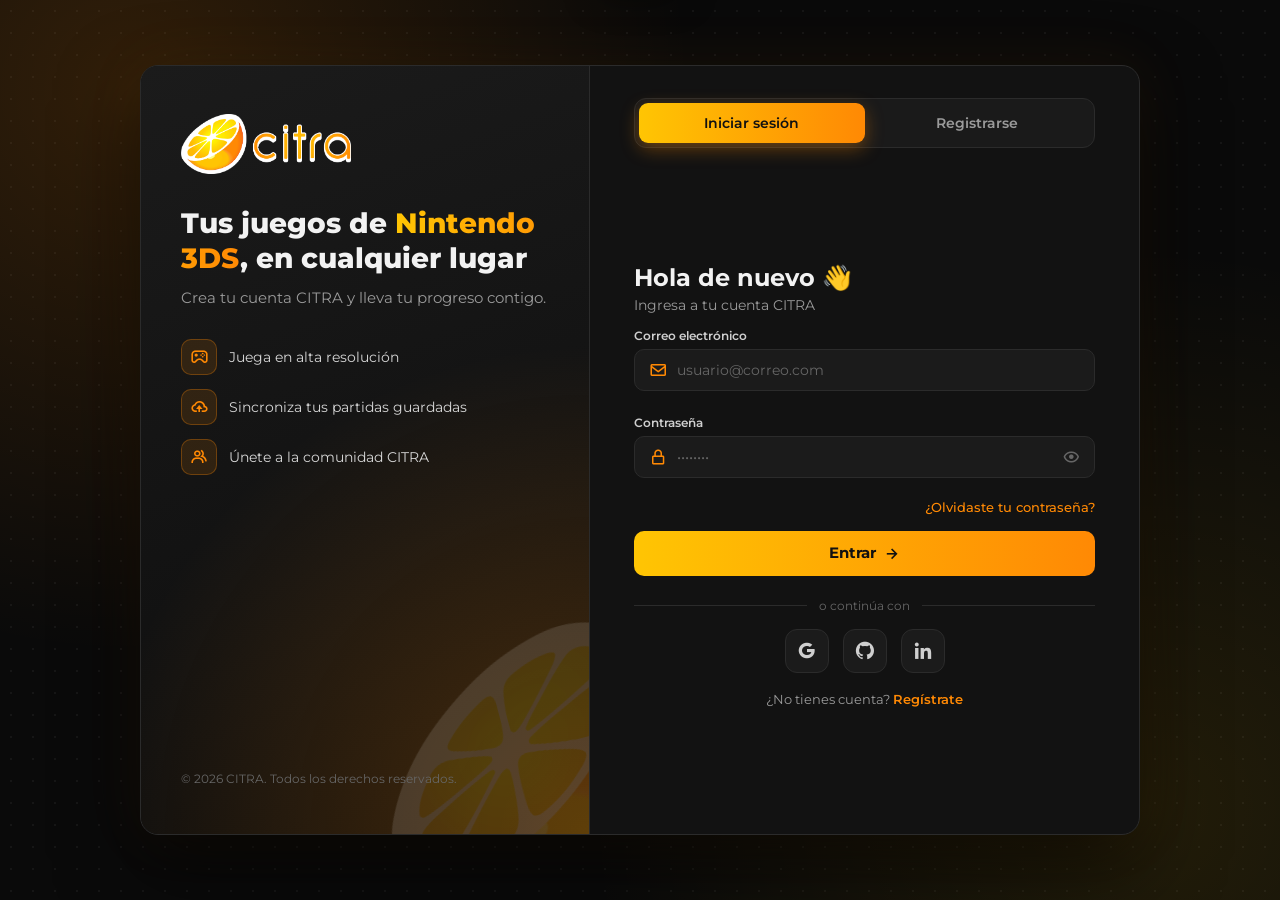
==== bienvenida.html @ 407d1c71 "feat: Subir cambios de la práctica 1" ====
<!DOCTYPE html>
<html lang="es">
<head>
    <meta charset="UTF-8">
    <meta name="viewport" content="width=device-width, initial-scale=1.0">
    <title>CITRA | Bienvenido</title>
    <link rel="icon" type="image/png" href="img/favicon.png">

    <!-- Si no hay sesión iniciada, vuelve al login -->
    <script>
        if (!sessionStorage.getItem('sesion')) {
            window.location.replace('index.html');
        }
    </script>

    <link rel="preconnect" href="https://fonts.googleapis.com">
    <link rel="preconnect" href="https://fonts.gstatic.com" crossorigin>
    <link href="https://fonts.googleapis.com/css2?family=Montserrat:wght@800;900&display=swap" rel="stylesheet">

    <!-- Reutiliza la paleta y el fondo de la página de login -->
    <link rel="stylesheet" href="style.css">

    <style>
        body {
            align-items: center !important;
        }

        .welcome-page {
            display: flex;
            flex-direction: column;
            align-items: center;
            gap: 24px;
            text-align: center;
            animation: aparecer 0.8s ease both;
        }

        .welcome-page img {
            width: 140px;
            filter: drop-shadow(0 10px 30px rgba(255, 137, 4, 0.35));
        }

        .welcome-page h1 {
            font-size: clamp(2.5rem, 10vw, 6rem);
            font-weight: 900;
            letter-spacing: 4px;
            background: var(--gradient);
            -webkit-background-clip: text;
            background-clip: text;
            color: transparent;
        }

        @keyframes aparecer {
            from { opacity: 0; transform: translateY(20px); }
            to { opacity: 1; transform: none; }
        }
    </style>
</head>
<body>
    <main class="welcome-page">
        <img src="img/citra-icono.png" alt="Logo de CITRA">
        <h1>BIENVENIDO</h1>
    </main>
</body>
</html>
---- style.css ----
/* =========================================================
   CITRA — Paleta negro + naranja (tomada del logo)
   ========================================================= */
:root {
    color-scheme: dark;

    /* Naranjas del logo */
    --orange: #ff8904;
    --amber: #ffc503;
    --gradient: linear-gradient(90deg, var(--amber) 0%, var(--orange) 100%);

    /* Negros y grises */
    --bg: #0a0a0a;
    --surface: #121212;
    --surface-2: #1a1a1a;
    --input: #1b1b1b;
    --border: #2b2b2b;

    /* Texto */
    --text: #f2f2f2;
    --text-muted: #9a9a9a;
    --text-dim: #666;

    /* Estados */
    --error: #ff5252;
    --success: #3ddc84;

    --radius: 18px;
    --ease: cubic-bezier(0.65, 0, 0.35, 1);
}

/* ================= RESETEO ================= */
* {
    margin: 0;
    padding: 0;
    box-sizing: border-box;
    font-family: 'Montserrat', sans-serif;
}

body {
    min-height: 100vh;
    display: flex;
    justify-content: center;
    align-items: center;
    padding: 24px 20px;
    color: var(--text);
    background-color: var(--bg);
    background-image:
        radial-gradient(circle at 10% 10%, rgba(255, 137, 4, 0.16), transparent 40%),
        radial-gradient(circle at 90% 90%, rgba(255, 197, 3, 0.10), transparent 40%),
        radial-gradient(rgba(255, 255, 255, 0.05) 1px, transparent 1px);
    background-size: auto, auto, 22px 22px;
}

/* ================= TARJETA PRINCIPAL ================= */
.card {
    display: grid;
    grid-template-columns: 0.9fr 1.1fr;
    width: 1000px;
    max-width: 100%;
    background: var(--surface);
    border: 1px solid var(--border);
    border-radius: var(--radius);
    overflow: hidden;
    box-shadow:
        0 30px 80px rgba(0, 0, 0, 0.6),
        0 0 60px rgba(255, 137, 4, 0.08);
}

/* ================= PANEL DE MARCA ================= */
.brand {
    position: relative;
    display: flex;
    flex-direction: column;
    gap: 32px;
    padding: 48px 40px;
    overflow: hidden;
    background:
        radial-gradient(circle at 100% 100%, rgba(255, 137, 4, 0.25), transparent 55%),
        linear-gradient(160deg, #1b1b1b 0%, #0c0c0c 100%);
    border-right: 1px solid var(--border);
}

.brand > *:not(.brand-deco) {
    position: relative;
    z-index: 1;
}

.brand-logo {
    width: 170px;
    height: auto;
}

.brand-text h1 {
    font-size: 1.75rem;
    font-weight: 800;
    line-height: 1.25;
}

.brand-text h1 span {
    background: var(--gradient);
    -webkit-background-clip: text;
    background-clip: text;
    color: transparent;
}

.brand-text p {
    margin-top: 12px;
    font-size: 0.95rem;
    color: var(--text-muted);
}

.brand-features {
    display: flex;
    flex-direction: column;
    gap: 14px;
    list-style: none;
}

.brand-features li {
    display: flex;
    align-items: center;
    gap: 12px;
    font-size: 0.9rem;
    color: #d6d6d6;
}

.brand-features i {
    display: grid;
    place-items: center;
    width: 36px;
    height: 36px;
    flex-shrink: 0;
    border-radius: 10px;
    background: rgba(255, 137, 4, 0.12);
    border: 1px solid rgba(255, 137, 4, 0.3);
    color: var(--orange);
    font-size: 1.2rem;
}

.brand-footer {
    margin-top: auto;
    font-size: 0.72rem;
    color: var(--text-dim);
}

.brand-deco {
    position: absolute;
    right: -90px;
    bottom: -80px;
    width: 300px;
    opacity: 0.12;
    transform: rotate(-15deg);
    pointer-events: none;
}

/* ================= ZONA DE FORMULARIOS ================= */
.auth {
    display: flex;
    flex-direction: column;
    gap: 20px;
    padding: 32px 44px;
}

/* ---------- Pestañas ---------- */
.tabs {
    position: relative;
    display: grid;
    grid-template-columns: 1fr 1fr;
    padding: 4px;
    background: var(--surface-2);
    border: 1px solid var(--border);
    border-radius: 12px;
}

.tab {
    position: relative;
    z-index: 1;
    padding: 11px;
    border: none;
    background: none;
    color: var(--text-muted);
    font-size: 0.88rem;
    font-weight: 600;
    cursor: pointer;
    transition: color 0.3s;
}

.tab:hover {
    color: var(--text);
}

.tab.active {
    color: #111;
}

.tab-indicator {
    position: absolute;
    top: 4px;
    left: 4px;
    width: calc(50% - 4px);
    height: calc(100% - 8px);
    border-radius: 9px;
    background: var(--gradient);
    box-shadow: 0 6px 18px rgba(255, 137, 4, 0.35);
    transition: transform 0.45s var(--ease);
}

.card[data-view="register"] .tab-indicator {
    transform: translateX(100%);
}

/* ---------- Vistas (los 3 formularios ocupan la misma celda) ---------- */
.views {
    display: grid;
    flex: 1;
}

.view {
    grid-area: 1 / 1;
    align-self: center;
    display: flex;
    flex-direction: column;
    opacity: 0;
    visibility: hidden;
    pointer-events: none;
    transform: translateX(-30px);
    transition: opacity 0.4s ease, transform 0.45s var(--ease), visibility 0.45s;
}

#form-register {
    transform: translateX(30px);
}

#form-forgot {
    transform: translateY(20px);
}

.view.active {
    opacity: 1;
    visibility: visible;
    pointer-events: auto;
    transform: none !important;
}

.view-header {
    margin-bottom: 14px;
}

.view-header h2 {
    font-size: 1.5rem;
    font-weight: 700;
}

.view-header p {
    margin-top: 4px;
    font-size: 0.88rem;
    color: var(--text-muted);
}

/* ================= CAMPOS ================= */
.field {
    width: 100%;
    margin-bottom: 4px;
}

.field label {
    display: block;
    margin-bottom: 6px;
    font-size: 0.75rem;
    font-weight: 600;
    color: #cfcfcf;
}

/* Dos campos en la misma fila (Grid) */
.row {
    display: grid;
    grid-template-columns: minmax(0, 1fr) minmax(0, 1fr);
    gap: 14px;
}

.input-box {
    display: flex;
    align-items: center;
    gap: 10px;
    padding: 0 14px;
    background: var(--input);
    border: 1.5px solid var(--border);
    border-radius: 10px;
    transition: border-color 0.25s, box-shadow 0.25s;
}

.input-box:focus-within {
    border-color: var(--orange);
    box-shadow: 0 0 0 3px rgba(255, 137, 4, 0.18);
}

.input-box > i {
    font-size: 1.15rem;
    color: var(--orange);
}

.input-box input,
.input-box select {
    flex: 1;
    min-width: 0;
    padding: 11px 0;
    border: none;
    outline: none;
    background: transparent;
    color: var(--text);
    font-size: 0.88rem;
}

.input-box input::placeholder {
    color: var(--text-dim);
}

.input-box select {
    cursor: pointer;
}

.input-box select:invalid {
    color: var(--text-dim);
}

.input-box select option {
    background: var(--input);
    color: var(--text);
}

/* Oculta las flechas del input numérico */
.input-box input[type="number"]::-webkit-inner-spin-button,
.input-box input[type="number"]::-webkit-outer-spin-button {
    -webkit-appearance: none;
    margin: 0;
}

.input-box input[type="number"] {
    -moz-appearance: textfield;
}

.toggle-pass {
    display: flex;
    border: none;
    background: none;
    color: var(--text-dim);
    font-size: 1.15rem;
    cursor: pointer;
    transition: color 0.2s;
}

.toggle-pass:hover {
    color: var(--orange);
}

.error-msg {
    display: block;
    min-height: 16px;
    margin-top: 4px;
    font-size: 0.7rem;
    color: var(--error);
}

/* Estados de validación */
.field.error .input-box {
    border-color: var(--error);
    box-shadow: 0 0 0 3px rgba(255, 82, 82, 0.12);
}

.field.success .input-box {
    border-color: var(--success);
}

/* ================= FUERZA DE LA CONTRASEÑA ================= */
.strength {
    margin: 2px 0 6px;
}

.strength-bar {
    height: 4px;
    border-radius: 4px;
    background: var(--border);
    overflow: hidden;
}

.strength-bar span {
    display: block;
    width: 0;
    height: 100%;
    background: var(--error);
    transition: width 0.3s, background 0.3s;
}

.pass-rules {
    display: flex;
    flex-wrap: wrap;
    gap: 6px;
    margin-top: 8px;
    list-style: none;
}

.pass-rules li {
    padding: 3px 9px;
    border: 1px solid var(--border);
    border-radius: 20px;
    background: var(--input);
    color: var(--text-dim);
    font-size: 0.68rem;
    transition: 0.25s;
}

.pass-rules li.valid {
    color: var(--success);
    border-color: rgba(61, 220, 132, 0.4);
    background: rgba(61, 220, 132, 0.08);
}

/* ================= BOTONES Y ENLACES ================= */
.btn {
    display: flex;
    justify-content: center;
    align-items: center;
    gap: 6px;
    width: 100%;
    margin-top: 10px;
    padding: 13px;
    border: none;
    border-radius: 10px;
    background: var(--gradient);
    color: #111;
    font-size: 0.92rem;
    font-weight: 700;
    cursor: pointer;
    transition: transform 0.2s, box-shadow 0.2s, filter 0.2s;
}

.btn i {
    font-size: 1.2rem;
}

.btn:hover {
    transform: translateY(-2px);
    filter: brightness(1.05);
    box-shadow: 0 10px 25px rgba(255, 137, 4, 0.3);
}

.btn:disabled {
    background: var(--border);
    color: var(--text-muted);
    cursor: not-allowed;
    transform: none;
    box-shadow: none;
}

.link {
    display: inline-flex;
    align-items: center;
    gap: 5px;
    font-size: 0.8rem;
    font-weight: 500;
    color: var(--orange);
    text-decoration: none;
}

.link:hover {
    text-decoration: underline;
}

.link.forgot {
    align-self: flex-end;
    margin: -2px 0 6px;
}

.link.back {
    align-self: center;
    margin-top: 18px;
}

.switch {
    margin-top: 18px;
    text-align: center;
    font-size: 0.84rem;
    color: var(--text-muted);
}

.switch a {
    color: var(--orange);
    font-weight: 600;
    text-decoration: none;
}

.switch a:hover {
    text-decoration: underline;
}

/* ================= DIVISOR E ICONOS SOCIALES (solo diseño) ================= */
.divider {
    display: flex;
    align-items: center;
    gap: 12px;
    margin: 22px 0 16px;
    font-size: 0.75rem;
    color: var(--text-dim);
}

.divider::before,
.divider::after {
    content: "";
    flex: 1;
    height: 1px;
    background: var(--border);
}

.social-icons {
    display: flex;
    justify-content: center;
    gap: 14px;
}

.social {
    display: grid;
    place-items: center;
    width: 44px;
    height: 44px;
    border: 1px solid var(--border);
    border-radius: 12px;
    background: var(--input);
    color: #cfcfcf;
    font-size: 1.35rem;
}

/* ================= MENSAJE EMERGENTE (TOAST) ================= */
.toast {
    position: fixed;
    top: 20px;
    left: 50%;
    z-index: 1000;
    display: flex;
    align-items: center;
    gap: 10px;
    max-width: calc(100% - 32px);
    padding: 14px 20px;
    border: 1px solid var(--border);
    border-left: 4px solid var(--success);
    border-radius: 10px;
    background: var(--surface-2);
    color: var(--text);
    font-size: 0.88rem;
    font-weight: 500;
    box-shadow: 0 15px 35px rgba(0, 0, 0, 0.5);
    transform: translate(-50%, calc(-100% - 40px));
    transition: transform 0.4s var(--ease);
}

.toast i {
    font-size: 1.4rem;
    color: var(--success);
}

.toast.show {
    transform: translate(-50%, 0);
}

.toast.error {
    border-left-color: var(--error);
}

.toast.error i {
    color: var(--error);
}

/* ================= RESPONSIVE ================= */
@media (max-width: 900px) {
    body {
        align-items: flex-start;
        padding: 16px;
    }

    .card {
        grid-template-columns: 1fr;
        width: 520px;
    }

    /* El panel de marca se convierte en una cabecera compacta */
    .brand {
        flex-direction: row;
        align-items: center;
        gap: 16px;
        padding: 22px 24px;
        border-right: none;
        border-bottom: 1px solid var(--border);
    }

    .brand-logo {
        width: 110px;
    }

    .brand-text h1 {
        font-size: 1rem;
    }

    .brand-text p,
    .brand-features,
    .brand-footer {
        display: none;
    }

    .brand-deco {
        width: 160px;
        right: -50px;
        bottom: -60px;
    }

    .auth {
        padding: 28px 24px;
    }

    /* En pantallas pequeñas solo existe el formulario activo,
       así la tarjeta toma la altura de ese formulario */
    .view:not(.active) {
        display: none;
    }

    .view.active {
        animation: aparecer 0.4s ease;
    }
}

@keyframes aparecer {
    from { opacity: 0; transform: translateY(12px); }
    to { opacity: 1; transform: none; }
}

@media (max-width: 480px) {
    html {
        font-size: 14px;
    }

    .brand {
        flex-direction: column;
        align-items: flex-start;
        gap: 10px;
    }

    .row {
        grid-template-columns: 1fr;
        gap: 0;
    }

    .auth {
        padding: 24px 18px;
    }
}
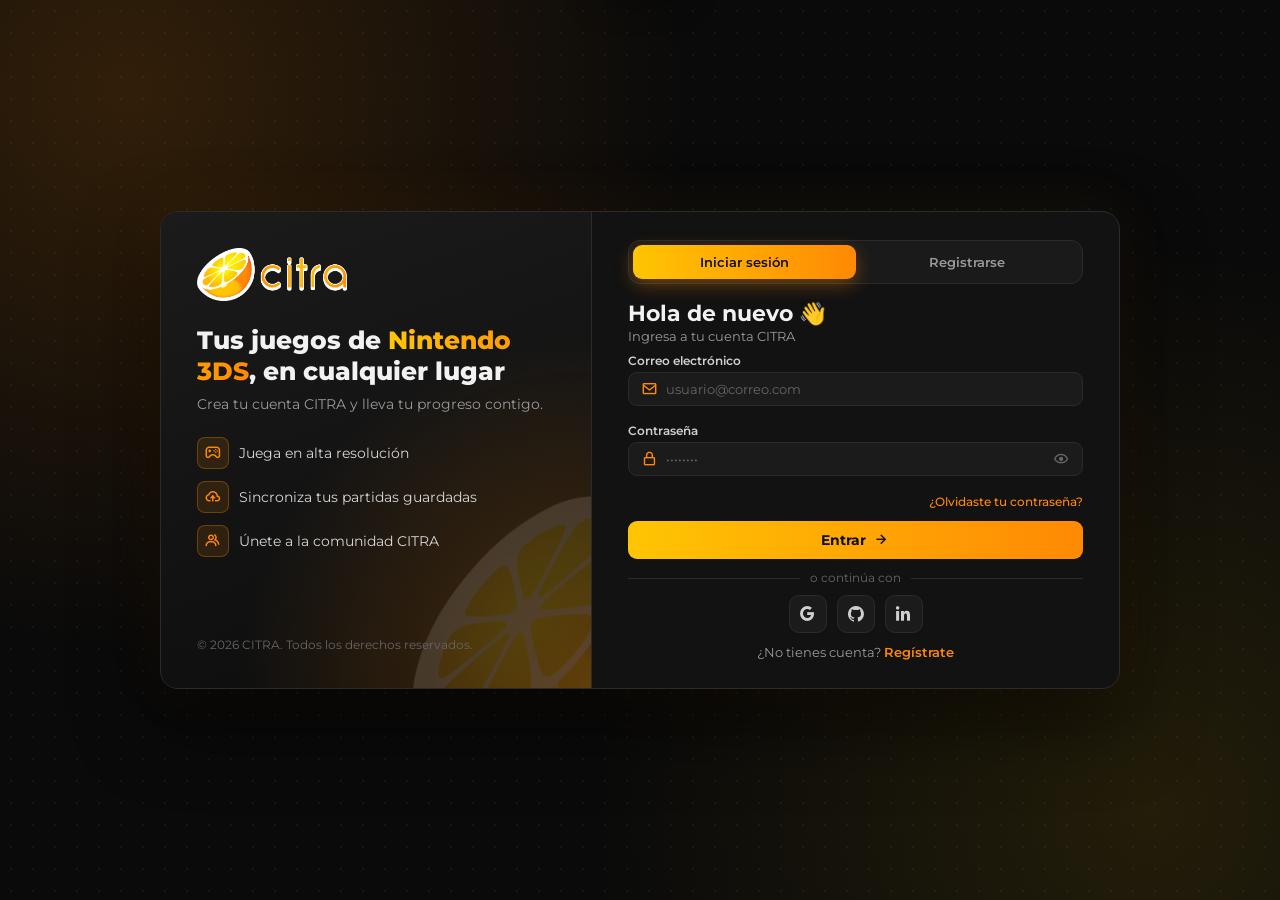
==== commit ad90d265: "🎨 style(bienvenida): refinar tipografía y agregar signos de exclamación" ====
--- a/bienvenida.html
+++ b/bienvenida.html
@@ -1,64 +1,28 @@
-<!DOCTYPE html>
+<!doctype html>
 <html lang="es">
-<head>
-    <meta charset="UTF-8">
-    <meta name="viewport" content="width=device-width, initial-scale=1.0">
+  <head>
+    <meta charset="UTF-8" />
+    <meta name="viewport" content="width=device-width, initial-scale=1.0" />
     <title>CITRA | Bienvenido</title>
-    <link rel="icon" type="image/png" href="img/favicon.png">
+    <link rel="icon" type="image/png" href="img/favicon.png" />
 
-    <!-- Si no hay sesión iniciada, vuelve al login -->
-    <script>
-        if (!sessionStorage.getItem('sesion')) {
-            window.location.replace('index.html');
-        }
-    </script>
+    <!-- Se carga primero para regresar al login si no hay sesión -->
+    <script src="js/bienvenida.js"></script>
 
-    <link rel="preconnect" href="https://fonts.googleapis.com">
-    <link rel="preconnect" href="https://fonts.gstatic.com" crossorigin>
-    <link href="https://fonts.googleapis.com/css2?family=Montserrat:wght@800;900&display=swap" rel="stylesheet">
+    <link rel="preconnect" href="https://fonts.googleapis.com" />
+    <link rel="preconnect" href="https://fonts.gstatic.com" crossorigin />
+    <link
+      href="https://fonts.googleapis.com/css2?family=Montserrat:wght@800;900&display=swap"
+      rel="stylesheet"
+    />
 
-    <!-- Reutiliza la paleta y el fondo de la página de login -->
-    <link rel="stylesheet" href="style.css">
-
-    <style>
-        body {
-            align-items: center !important;
-        }
-
-        .welcome-page {
-            display: flex;
-            flex-direction: column;
-            align-items: center;
-            gap: 24px;
-            text-align: center;
-            animation: aparecer 0.8s ease both;
-        }
-
-        .welcome-page img {
-            width: 140px;
-            filter: drop-shadow(0 10px 30px rgba(255, 137, 4, 0.35));
-        }
-
-        .welcome-page h1 {
-            font-size: clamp(2.5rem, 10vw, 6rem);
-            font-weight: 900;
-            letter-spacing: 4px;
-            background: var(--gradient);
-            -webkit-background-clip: text;
-            background-clip: text;
-            color: transparent;
-        }
-
-        @keyframes aparecer {
-            from { opacity: 0; transform: translateY(20px); }
-            to { opacity: 1; transform: none; }
-        }
-    </style>
-</head>
-<body>
+    <link rel="stylesheet" href="css/root.css" />
+    <link rel="stylesheet" href="css/styles.css" />
+  </head>
+  <body class="welcome-body">
     <main class="welcome-page">
-        <img src="img/citra-icono.png" alt="Logo de CITRA">
-        <h1>BIENVENIDO</h1>
+      <img src="img/citra-icono.png" alt="Logo de CITRA" />
+      <h1>�BIENVENIDO!</h1>
     </main>
-</body>
+  </body>
 </html>
--- a/css/root.css
+++ b/css/root.css
@@ -0,0 +1,23 @@
+:root {
+  color-scheme: dark;
+
+  --orange: #ff8904;
+  --amber: #ffc503;
+  --gradient: linear-gradient(90deg, var(--amber) 0%, var(--orange) 100%);
+
+  --bg: #0a0a0a;
+  --surface: #121212;
+  --surface-2: #1a1a1a;
+  --input: #1b1b1b;
+  --border: #2b2b2b;
+
+  --text: #f2f2f2;
+  --text-muted: #9a9a9a;
+  --text-dim: #666;
+
+  --error: #ff5252;
+  --success: #3ddc84;
+
+  --radius: 18px;
+  --ease: cubic-bezier(0.65, 0, 0.35, 1);
+}
--- a/css/styles.css
+++ b/css/styles.css
@@ -0,0 +1,676 @@
+/* ================= RESETEO ================= */
+* {
+  margin: 0;
+  padding: 0;
+  box-sizing: border-box;
+  font-family: "Montserrat", sans-serif;
+}
+
+body {
+  min-height: 100vh;
+  display: flex;
+  justify-content: center;
+  align-items: center;
+  padding: 16px 20px;
+  color: var(--text);
+  background-color: var(--bg);
+  background-image:
+    radial-gradient(
+      circle at 10% 10%,
+      rgba(255, 137, 4, 0.16),
+      transparent 40%
+    ),
+    radial-gradient(circle at 90% 90%, rgba(255, 197, 3, 0.1), transparent 40%),
+    radial-gradient(rgba(255, 255, 255, 0.05) 1px, transparent 1px);
+  background-size:
+    auto,
+    auto,
+    22px 22px;
+}
+
+/* ================= TARJETA PRINCIPAL ================= */
+.card {
+  display: grid;
+  grid-template-columns: 0.9fr 1.1fr;
+  width: 960px;
+  max-width: 100%;
+  background: var(--surface);
+  border: 1px solid var(--border);
+  border-radius: var(--radius);
+  overflow: hidden;
+  box-shadow:
+    0 30px 80px rgba(0, 0, 0, 0.6),
+    0 0 60px rgba(255, 137, 4, 0.08);
+}
+
+/* ================= PANEL DE MARCA ================= */
+.brand {
+  position: relative;
+  display: flex;
+  flex-direction: column;
+  gap: 24px;
+  padding: 36px 36px;
+  overflow: hidden;
+  background:
+    radial-gradient(
+      circle at 100% 100%,
+      rgba(255, 137, 4, 0.25),
+      transparent 55%
+    ),
+    linear-gradient(160deg, #1b1b1b 0%, #0c0c0c 100%);
+  border-right: 1px solid var(--border);
+}
+
+.brand > *:not(.brand-deco) {
+  position: relative;
+  z-index: 1;
+}
+
+.brand-logo {
+  width: 150px;
+  height: auto;
+}
+
+.brand-text h1 {
+  font-size: 1.55rem;
+  font-weight: 800;
+  line-height: 1.25;
+}
+
+.brand-text h1 span {
+  background: var(--gradient);
+  -webkit-background-clip: text;
+  background-clip: text;
+  color: transparent;
+}
+
+.brand-text p {
+  margin-top: 8px;
+  font-size: 0.88rem;
+  color: var(--text-muted);
+}
+
+.brand-features {
+  display: flex;
+  flex-direction: column;
+  gap: 12px;
+  list-style: none;
+}
+
+.brand-features li {
+  display: flex;
+  align-items: center;
+  gap: 10px;
+  font-size: 0.85rem;
+  color: #d6d6d6;
+}
+
+.brand-features i {
+  display: grid;
+  place-items: center;
+  width: 32px;
+  height: 32px;
+  flex-shrink: 0;
+  border-radius: 8px;
+  background: rgba(255, 137, 4, 0.12);
+  border: 1px solid rgba(255, 137, 4, 0.3);
+  color: var(--orange);
+  font-size: 1.1rem;
+}
+
+.brand-footer {
+  margin-top: auto;
+  font-size: 0.72rem;
+  color: var(--text-dim);
+}
+
+.brand-deco {
+  position: absolute;
+  right: -90px;
+  bottom: -80px;
+  width: 280px;
+  opacity: 0.12;
+  transform: rotate(-15deg);
+  pointer-events: none;
+}
+
+/* ================= ZONA DE FORMULARIOS ================= */
+.auth {
+  display: flex;
+  flex-direction: column;
+  gap: 16px;
+  padding: 28px 36px;
+}
+
+/* ---------- Pestañas ---------- */
+.tabs {
+  position: relative;
+  display: grid;
+  grid-template-columns: 1fr 1fr;
+  padding: 4px;
+  background: var(--surface-2);
+  border: 1px solid var(--border);
+  border-radius: 12px;
+}
+
+.tab {
+  position: relative;
+  z-index: 1;
+  padding: 9px;
+  border: none;
+  background: none;
+  color: var(--text-muted);
+  font-size: 0.84rem;
+  font-weight: 600;
+  cursor: pointer;
+  transition: color 0.3s;
+}
+
+.tab:hover {
+  color: var(--text);
+}
+
+.tab.active {
+  color: #111;
+}
+
+.tab-indicator {
+  position: absolute;
+  top: 4px;
+  left: 4px;
+  width: calc(50% - 4px);
+  height: calc(100% - 8px);
+  border-radius: 9px;
+  background: var(--gradient);
+  box-shadow: 0 6px 18px rgba(255, 137, 4, 0.35);
+  transition: transform 0.45s var(--ease);
+}
+
+.card[data-view="register"] .tab-indicator {
+  transform: translateX(100%);
+}
+
+/* ---------- Vistas (los 3 formularios ocupan la misma celda) ---------- */
+.views {
+  display: grid;
+  flex: 1;
+}
+
+.view {
+  grid-area: 1 / 1;
+  align-self: center;
+  display: none;
+  flex-direction: column;
+  opacity: 0;
+  transform: translateY(10px);
+  transition:
+    opacity 0.3s ease,
+    transform 0.3s var(--ease);
+}
+
+#form-register {
+  transform: translateY(10px);
+}
+
+#form-forgot {
+  transform: translateY(10px);
+}
+
+.view.active {
+  display: flex;
+  opacity: 1;
+  pointer-events: auto;
+  transform: none !important;
+}
+
+.view-header {
+  margin-bottom: 10px;
+}
+
+.view-header h2 {
+  font-size: 1.35rem;
+  font-weight: 700;
+}
+
+.view-header p {
+  margin-top: 2px;
+  font-size: 0.82rem;
+  color: var(--text-muted);
+}
+
+/* ================= CAMPOS ================= */
+.field {
+  width: 100%;
+  margin-bottom: 2px;
+}
+
+.field label {
+  display: block;
+  margin-bottom: 4px;
+  font-size: 0.72rem;
+  font-weight: 600;
+  color: #cfcfcf;
+}
+
+/* Dos campos en la misma fila (Grid) */
+.row {
+  display: grid;
+  grid-template-columns: minmax(0, 1fr) minmax(0, 1fr);
+  gap: 10px;
+}
+
+.input-box {
+  display: flex;
+  align-items: center;
+  gap: 8px;
+  padding: 0 12px;
+  background: var(--input);
+  border: 1.5px solid var(--border);
+  border-radius: 9px;
+  transition:
+    border-color 0.25s,
+    box-shadow 0.25s;
+}
+
+.input-box:focus-within {
+  border-color: var(--orange);
+  box-shadow: 0 0 0 3px rgba(255, 137, 4, 0.18);
+}
+
+.input-box > i {
+  font-size: 1.05rem;
+  color: var(--orange);
+}
+
+.input-box input,
+.input-box select {
+  flex: 1;
+  min-width: 0;
+  padding: 8px 0;
+  border: none;
+  outline: none;
+  background: transparent;
+  color: var(--text);
+  font-size: 0.84rem;
+}
+
+.input-box input::placeholder {
+  color: var(--text-dim);
+}
+
+.input-box select {
+  cursor: pointer;
+}
+
+.input-box select:invalid {
+  color: var(--text-dim);
+}
+
+.input-box select option {
+  background: var(--input);
+  color: var(--text);
+}
+
+/* Oculta las flechas del input numérico */
+.input-box input[type="number"]::-webkit-inner-spin-button,
+.input-box input[type="number"]::-webkit-outer-spin-button {
+  -webkit-appearance: none;
+  margin: 0;
+}
+
+.input-box input[type="number"] {
+  -moz-appearance: textfield;
+}
+
+.toggle-pass {
+  display: flex;
+  border: none;
+  background: none;
+  color: var(--text-dim);
+  font-size: 1.05rem;
+  cursor: pointer;
+  transition: color 0.2s;
+}
+
+.toggle-pass:hover {
+  color: var(--orange);
+}
+
+.error-msg {
+  display: block;
+  min-height: 14px;
+  margin-top: 2px;
+  font-size: 0.68rem;
+  color: var(--error);
+}
+
+/* Estados de validación */
+.field.error .input-box {
+  border-color: var(--error);
+  box-shadow: 0 0 0 3px rgba(255, 82, 82, 0.12);
+}
+
+.field.success .input-box {
+  border-color: var(--success);
+}
+
+/* ================= FUERZA DE LA CONTRASEÑA ================= */
+.strength {
+  margin: 2px 0 4px;
+}
+
+.strength-bar {
+  height: 3px;
+  border-radius: 4px;
+  background: var(--border);
+  overflow: hidden;
+}
+
+.strength-bar span {
+  display: block;
+  width: 0;
+  height: 100%;
+  background: var(--error);
+  transition:
+    width 0.3s,
+    background 0.3s;
+}
+
+.pass-rules {
+  display: flex;
+  flex-wrap: wrap;
+  gap: 4px;
+  margin-top: 6px;
+  list-style: none;
+}
+
+.pass-rules li {
+  padding: 2px 7px;
+  border: 1px solid var(--border);
+  border-radius: 20px;
+  background: var(--input);
+  color: var(--text-dim);
+  font-size: 0.65rem;
+  transition: 0.25s;
+}
+
+.pass-rules li.valid {
+  color: var(--success);
+  border-color: rgba(61, 220, 132, 0.4);
+  background: rgba(61, 220, 132, 0.08);
+}
+
+/* ================= BOTONES Y ENLACES ================= */
+.btn {
+  display: flex;
+  justify-content: center;
+  align-items: center;
+  gap: 6px;
+  width: 100%;
+  margin-top: 8px;
+  padding: 10px;
+  border: none;
+  border-radius: 9px;
+  background: var(--gradient);
+  color: #111;
+  font-size: 0.88rem;
+  font-weight: 700;
+  cursor: pointer;
+  transition:
+    transform 0.2s,
+    box-shadow 0.2s,
+    filter 0.2s;
+}
+
+.btn i {
+  font-size: 1.1rem;
+}
+
+.btn:hover {
+  transform: translateY(-2px);
+  filter: brightness(1.05);
+  box-shadow: 0 10px 25px rgba(255, 137, 4, 0.3);
+}
+
+.btn:disabled {
+  background: var(--border);
+  color: var(--text-muted);
+  cursor: not-allowed;
+  transform: none;
+  box-shadow: none;
+}
+
+.link {
+  display: inline-flex;
+  align-items: center;
+  gap: 5px;
+  font-size: 0.76rem;
+  font-weight: 500;
+  color: var(--orange);
+  text-decoration: none;
+}
+
+.link:hover {
+  text-decoration: underline;
+}
+
+.link.forgot {
+  align-self: flex-end;
+  margin: 0 0 4px;
+}
+
+.link.back {
+  align-self: center;
+  margin-top: 14px;
+}
+
+.switch {
+  margin-top: 12px;
+  text-align: center;
+  font-size: 0.8rem;
+  color: var(--text-muted);
+}
+
+.switch a {
+  color: var(--orange);
+  font-weight: 600;
+  text-decoration: none;
+}
+
+.switch a:hover {
+  text-decoration: underline;
+}
+
+/* ================= DIVISOR E ICONOS SOCIALES (solo diseño) ================= */
+.divider {
+  display: flex;
+  align-items: center;
+  gap: 10px;
+  margin: 12px 0 10px;
+  font-size: 0.72rem;
+  color: var(--text-dim);
+}
+
+.divider::before,
+.divider::after {
+  content: "";
+  flex: 1;
+  height: 1px;
+  background: var(--border);
+}
+
+.social-icons {
+  display: flex;
+  justify-content: center;
+  gap: 10px;
+}
+
+.social {
+  display: grid;
+  place-items: center;
+  width: 38px;
+  height: 38px;
+  border: 1px solid var(--border);
+  border-radius: 10px;
+  background: var(--input);
+  color: #cfcfcf;
+  font-size: 1.2rem;
+}
+
+/* ================= MENSAJE EMERGENTE (TOAST) ================= */
+.toast {
+  position: fixed;
+  top: 20px;
+  left: 50%;
+  z-index: 1000;
+  display: flex;
+  align-items: center;
+  gap: 10px;
+  max-width: calc(100% - 32px);
+  padding: 14px 20px;
+  border: 1px solid var(--border);
+  border-left: 4px solid var(--success);
+  border-radius: 10px;
+  background: var(--surface-2);
+  color: var(--text);
+  font-size: 0.88rem;
+  font-weight: 500;
+  box-shadow: 0 15px 35px rgba(0, 0, 0, 0.5);
+  transform: translate(-50%, calc(-100% - 40px));
+  transition: transform 0.4s var(--ease);
+}
+
+.toast i {
+  font-size: 1.4rem;
+  color: var(--success);
+}
+
+.toast.show {
+  transform: translate(-50%, 0);
+}
+
+.toast.error {
+  border-left-color: var(--error);
+}
+
+.toast.error i {
+  color: var(--error);
+}
+
+/* ================= RESPONSIVE ================= */
+@media (max-width: 900px) {
+  body {
+    align-items: flex-start;
+    padding: 16px;
+  }
+
+  .card {
+    grid-template-columns: 1fr;
+    width: 520px;
+  }
+
+  /* El panel de marca se convierte en una cabecera compacta */
+  .brand {
+    flex-direction: row;
+    align-items: center;
+    gap: 16px;
+    padding: 22px 24px;
+    border-right: none;
+    border-bottom: 1px solid var(--border);
+  }
+
+  .brand-logo {
+    width: 110px;
+  }
+
+  .brand-text h1 {
+    font-size: 1rem;
+  }
+
+  .brand-text p,
+  .brand-features,
+  .brand-footer {
+    display: none;
+  }
+
+  .brand-deco {
+    width: 160px;
+    right: -50px;
+    bottom: -60px;
+  }
+
+  .auth {
+    padding: 28px 24px;
+  }
+
+  /* En pantallas pequeñas solo existe el formulario activo,
+       así la tarjeta toma la altura de ese formulario */
+  .view:not(.active) {
+    display: none;
+  }
+
+  .view.active {
+    animation: aparecer 0.4s ease;
+  }
+}
+
+@keyframes aparecer {
+  from {
+    opacity: 0;
+    transform: translateY(12px);
+  }
+  to {
+    opacity: 1;
+    transform: none;
+  }
+}
+
+@media (max-width: 480px) {
+  html {
+    font-size: 14px;
+  }
+
+  .brand {
+    flex-direction: column;
+    align-items: flex-start;
+    gap: 10px;
+  }
+
+  .row {
+    grid-template-columns: 1fr;
+    gap: 0;
+  }
+
+  .auth {
+    padding: 24px 18px;
+  }
+}
+
+/* ================= PÁGINA DE BIENVENIDA (bienvenida.html) ================= */
+.welcome-body {
+  align-items: center;
+}
+
+.welcome-page {
+  display: flex;
+  flex-direction: column;
+  align-items: center;
+  gap: 24px;
+  text-align: center;
+  animation: aparecer 0.8s ease both;
+}
+
+.welcome-page img {
+  width: 140px;
+  filter: drop-shadow(0 10px 30px rgba(255, 137, 4, 0.35));
+}
+
+.welcome-page h1 {
+  font-size: clamp(2.5rem, 10vw, 6rem);
+  font-weight: 900;
+  letter-spacing: 4px;
+  background: var(--gradient);
+  -webkit-background-clip: text;
+  background-clip: text;
+  color: transparent;
+}
